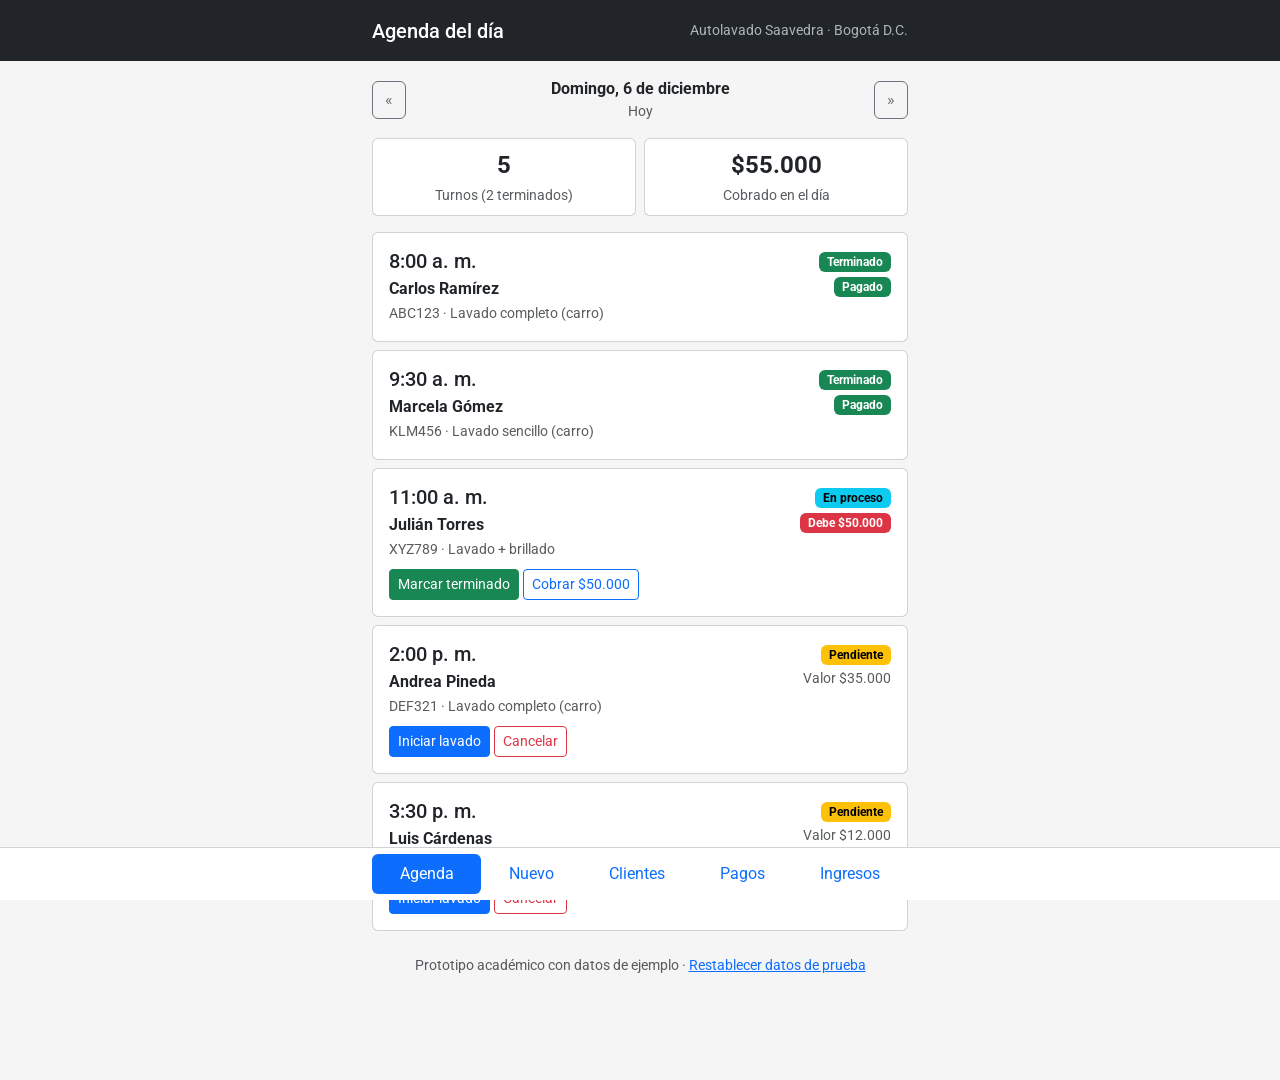
==== index.html @ a7d56d9a "Prototipo funcional Turnos Saavedra (Bootstrap 5.3.3) Prototipo de gestion de turnos, clientes y pag" ====
<!DOCTYPE html>
<html lang="es">
<head>
  <meta charset="utf-8">
  <meta name="viewport" content="width=device-width, initial-scale=1">
  <title>Agenda · Turnos Saavedra</title>
  <link rel="preconnect" href="https://fonts.googleapis.com">
  <link href="https://fonts.googleapis.com/css2?family=Roboto:wght@400;500;700&display=swap" rel="stylesheet">
  <link href="https://cdn.jsdelivr.net/npm/bootstrap@5.3.3/dist/css/bootstrap.min.css" rel="stylesheet">
  <link rel="stylesheet" href="css/style.css">
</head>
<body>
  <header class="navbar navbar-dark bg-dark sticky-top" id="header"></header>
  <main id="app"></main>
  <nav id="nav" aria-label="Navegación principal"></nav>
  <div class="toast-container position-fixed bottom-0 start-50 translate-middle-x mb-5 pb-4">
    <div id="toast" class="toast" role="status" aria-live="polite"></div>
  </div>

  <script src="js/app.js"></script>
  <script>
    // Pantalla 1: Agenda del día
    let fechaActual = UI.param('fecha') || Store.hoy();

    const ESTADOS = {
      pendiente: ['warning', 'Pendiente'],
      en_proceso: ['info', 'En proceso'],
      terminado: ['success', 'Terminado'],
    };

    function dibujar() {
      UI.pantalla('agenda', 'Agenda del día', 'Autolavado Saavedra · Bogotá D.C.');
      const turnos = Store.turnosDelDia(fechaActual).filter(t => t.estado !== 'cancelado');
      const esHoy = fechaActual === Store.hoy();
      const terminados = turnos.filter(t => t.estado === 'terminado').length;

      let html =
        '<div class="d-flex justify-content-between align-items-center mb-3">' +
          '<button class="btn btn-outline-secondary" id="ayer" aria-label="Día anterior">&laquo;</button>' +
          '<div class="text-center"><strong>' + UI.esc(UI.fecha(fechaActual)) + '</strong>' + (esHoy ? '<div class="text-muted small">Hoy</div>' : '') + '</div>' +
          '<button class="btn btn-outline-secondary" id="manana" aria-label="Día siguiente">&raquo;</button>' +
        '</div>' +
        '<div class="row g-2 mb-3">' +
          '<div class="col-6"><div class="card text-center"><div class="card-body py-2"><div class="fs-4 fw-bold">' + turnos.length + '</div><small class="text-muted">Turnos (' + terminados + ' terminados)</small></div></div></div>' +
          '<div class="col-6"><div class="card text-center"><div class="card-body py-2"><div class="fs-4 fw-bold">' + UI.dinero(Store.ingresoDelDia(fechaActual)) + '</div><small class="text-muted">Cobrado en el día</small></div></div></div>' +
        '</div>';

      if (!turnos.length) {
        html += '<div class="alert alert-secondary text-center">No hay turnos para este día.<div class="mt-2"><a class="btn btn-primary" href="nuevo.html?fecha=' + fechaActual + '">Agendar un turno</a></div></div>';
      }

      turnos.forEach(t => {
        const cli = Store.cliente(t.clienteId);
        const ser = Store.servicio(t.servicioId);
        const saldo = Store.saldoDe(t);
        const [color, etiqueta] = ESTADOS[t.estado];
        let acciones = '';
        if (t.estado === 'pendiente') {
          acciones += '<button class="btn btn-sm btn-primary" data-accion="iniciar" data-id="' + t.id + '">Iniciar lavado</button> ';
          acciones += '<button class="btn btn-sm btn-outline-danger" data-accion="cancelar" data-id="' + t.id + '">Cancelar</button> ';
        } else if (t.estado === 'en_proceso') {
          acciones += '<button class="btn btn-sm btn-success" data-accion="terminar" data-id="' + t.id + '">Marcar terminado</button> ';
        }
        if (saldo > 0 && t.estado !== 'pendiente') {
          acciones += '<a class="btn btn-sm btn-outline-primary" href="pagos.html?turno=' + t.id + '">Cobrar ' + UI.dinero(saldo) + '</a>';
        }
        html +=
          '<div class="card mb-2"><div class="card-body">' +
            '<div class="d-flex justify-content-between">' +
              '<div><h5 class="card-title mb-1">' + UI.esc(UI.hora12(t.hora)) + '</h5>' +
                '<div class="fw-bold">' + UI.esc(cli.nombre) + '</div>' +
                '<small class="text-muted">' + UI.esc(cli.placa) + ' · ' + UI.esc(ser.nombre) + '</small></div>' +
              '<div class="text-end"><span class="badge text-bg-' + color + '">' + etiqueta + '</span><br>' +
                (t.estado === 'pendiente'
                  ? '<small class="text-muted">Valor ' + UI.dinero(Store.precioDe(t)) + '</small>'
                  : '<span class="badge text-bg-' + (saldo > 0 ? 'danger' : 'success') + ' mt-1">' + (saldo > 0 ? 'Debe ' + UI.dinero(saldo) : 'Pagado') + '</span>') +
              '</div>' +
            '</div>' +
            (acciones ? '<div class="mt-2">' + acciones + '</div>' : '') +
          '</div></div>';
      });

      html += '<p class="text-center text-muted small mt-4">Prototipo académico con datos de ejemplo · <a href="#" id="reset">Restablecer datos de prueba</a></p>';
      document.getElementById('app').innerHTML = html;
    }

    document.addEventListener('click', e => {
      const b = e.target.closest('button, a');
      if (!b) return;
      if (b.id === 'ayer') { fechaActual = Store.sumarDias(fechaActual, -1); dibujar(); }
      else if (b.id === 'manana') { fechaActual = Store.sumarDias(fechaActual, 1); dibujar(); }
      else if (b.id === 'reset') {
        e.preventDefault();
        if (confirm('¿Restablecer los datos de prueba? Se borrarán los turnos, clientes y pagos que haya creado.')) {
          Store.restablecer(); fechaActual = Store.hoy(); dibujar(); UI.aviso('Datos de prueba restablecidos');
        }
      }
      else if (b.dataset.accion === 'iniciar') { Store.cambiarEstado(b.dataset.id, 'en_proceso'); dibujar(); UI.aviso('Lavado iniciado'); }
      else if (b.dataset.accion === 'terminar') { Store.cambiarEstado(b.dataset.id, 'terminado'); dibujar(); UI.aviso('Servicio terminado'); }
      else if (b.dataset.accion === 'cancelar') {
        if (confirm('¿Cancelar este turno?')) { Store.cambiarEstado(b.dataset.id, 'cancelado'); dibujar(); UI.aviso('Turno cancelado'); }
      }
    });

    dibujar();
    if (UI.param('nuevo')) UI.aviso('Turno agendado');
  </script>
</body>
</html>
---- css/style.css ----
/* Turnos Saavedra · ajustes sobre Bootstrap 5.3
   Bootstrap aporta casi todo el aspecto; aquí solo va lo que no trae. */

body {
  font-family: "Roboto", "Helvetica Neue", Arial, sans-serif;
  background-color: #f5f5f5;
  padding-bottom: 72px; /* espacio para el menú fijo de abajo */
}

/* Barra superior */
#header { background-color: #212529; color: #fff; padding: 12px 0; position: sticky; top: 0; z-index: 1020; }
#header .navbar-text { color: #adb5bd; }

/* Menú fijo inferior */
#nav {
  position: fixed; left: 0; right: 0; bottom: 0;
  background: #fff; border-top: 1px solid #ced4da;
  padding: 6px 0; z-index: 1030;
}

/* Contenedor principal con ancho de celular */
#app { max-width: 560px; margin: 0 auto; padding: 16px 12px; }

/* Aviso emergente encima del menú */
.toast-container { z-index: 1080; }

/* Franjas de hora: la ocupada se ve tachada */
.franja:disabled { text-decoration: line-through; }

/* Gráfico de barras hecho con divs */
.barras { display: flex; align-items: flex-end; gap: 3px; height: 150px; }
.barra { flex: 1; display: flex; flex-direction: column; justify-content: flex-end; height: 100%; min-width: 0; }
.barra .columna { width: 100%; background: #0d6efd; min-height: 2px; }
.barra.hoy .columna { background: #fd7e14; }
.etiquetas { display: flex; gap: 3px; margin-top: 4px; }
.etiquetas span { flex: 1; font-size: 10px; color: #6c757d; text-align: center; min-width: 0; white-space: nowrap; overflow: visible; }
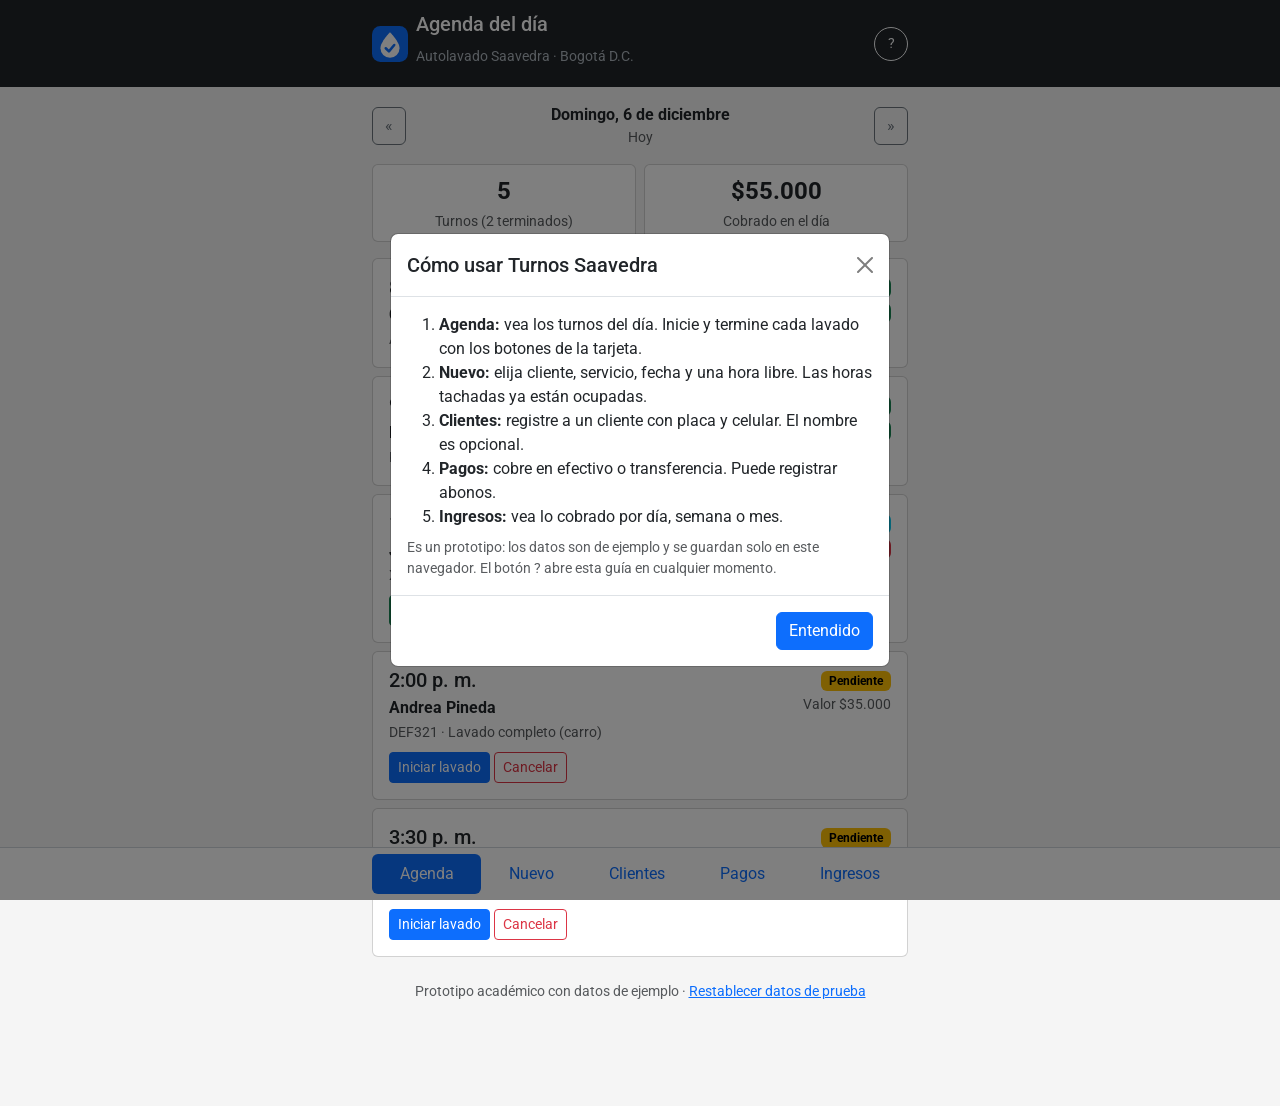
==== commit 59c60299: "v1.1: ventanas de confirmacion y guia de uso, logo, nombre de cliente opcional - Reemplaza los confi" ====
--- a/index.html
+++ b/index.html
@@ -17,6 +17,7 @@
     <div id="toast" class="toast" role="status" aria-live="polite"></div>
   </div>
 
+  <script src="https://cdn.jsdelivr.net/npm/bootstrap@5.3.3/dist/js/bootstrap.bundle.min.js"></script>
   <script src="js/app.js"></script>
   <script>
     // Pantalla 1: Agenda del día
@@ -84,21 +85,21 @@
       document.getElementById('app').innerHTML = html;
     }
 
-    document.addEventListener('click', e => {
+    document.addEventListener('click', async e => {
       const b = e.target.closest('button, a');
       if (!b) return;
       if (b.id === 'ayer') { fechaActual = Store.sumarDias(fechaActual, -1); dibujar(); }
       else if (b.id === 'manana') { fechaActual = Store.sumarDias(fechaActual, 1); dibujar(); }
       else if (b.id === 'reset') {
         e.preventDefault();
-        if (confirm('¿Restablecer los datos de prueba? Se borrarán los turnos, clientes y pagos que haya creado.')) {
+        if (await UI.confirmar('Restablecer datos de prueba', 'Se borrarán los turnos, clientes y pagos que haya creado y volverán los datos de ejemplo.', 'Sí, restablecer', 'btn-danger')) {
           Store.restablecer(); fechaActual = Store.hoy(); dibujar(); UI.aviso('Datos de prueba restablecidos');
         }
       }
       else if (b.dataset.accion === 'iniciar') { Store.cambiarEstado(b.dataset.id, 'en_proceso'); dibujar(); UI.aviso('Lavado iniciado'); }
       else if (b.dataset.accion === 'terminar') { Store.cambiarEstado(b.dataset.id, 'terminado'); dibujar(); UI.aviso('Servicio terminado'); }
       else if (b.dataset.accion === 'cancelar') {
-        if (confirm('¿Cancelar este turno?')) { Store.cambiarEstado(b.dataset.id, 'cancelado'); dibujar(); UI.aviso('Turno cancelado'); }
+        if (await UI.confirmar('Cancelar turno', '¿Seguro que desea cancelar este turno? El horario quedará libre.', 'Sí, cancelar turno', 'btn-danger')) { Store.cambiarEstado(b.dataset.id, 'cancelado'); dibujar(); UI.aviso('Turno cancelado'); }
       }
     });
 
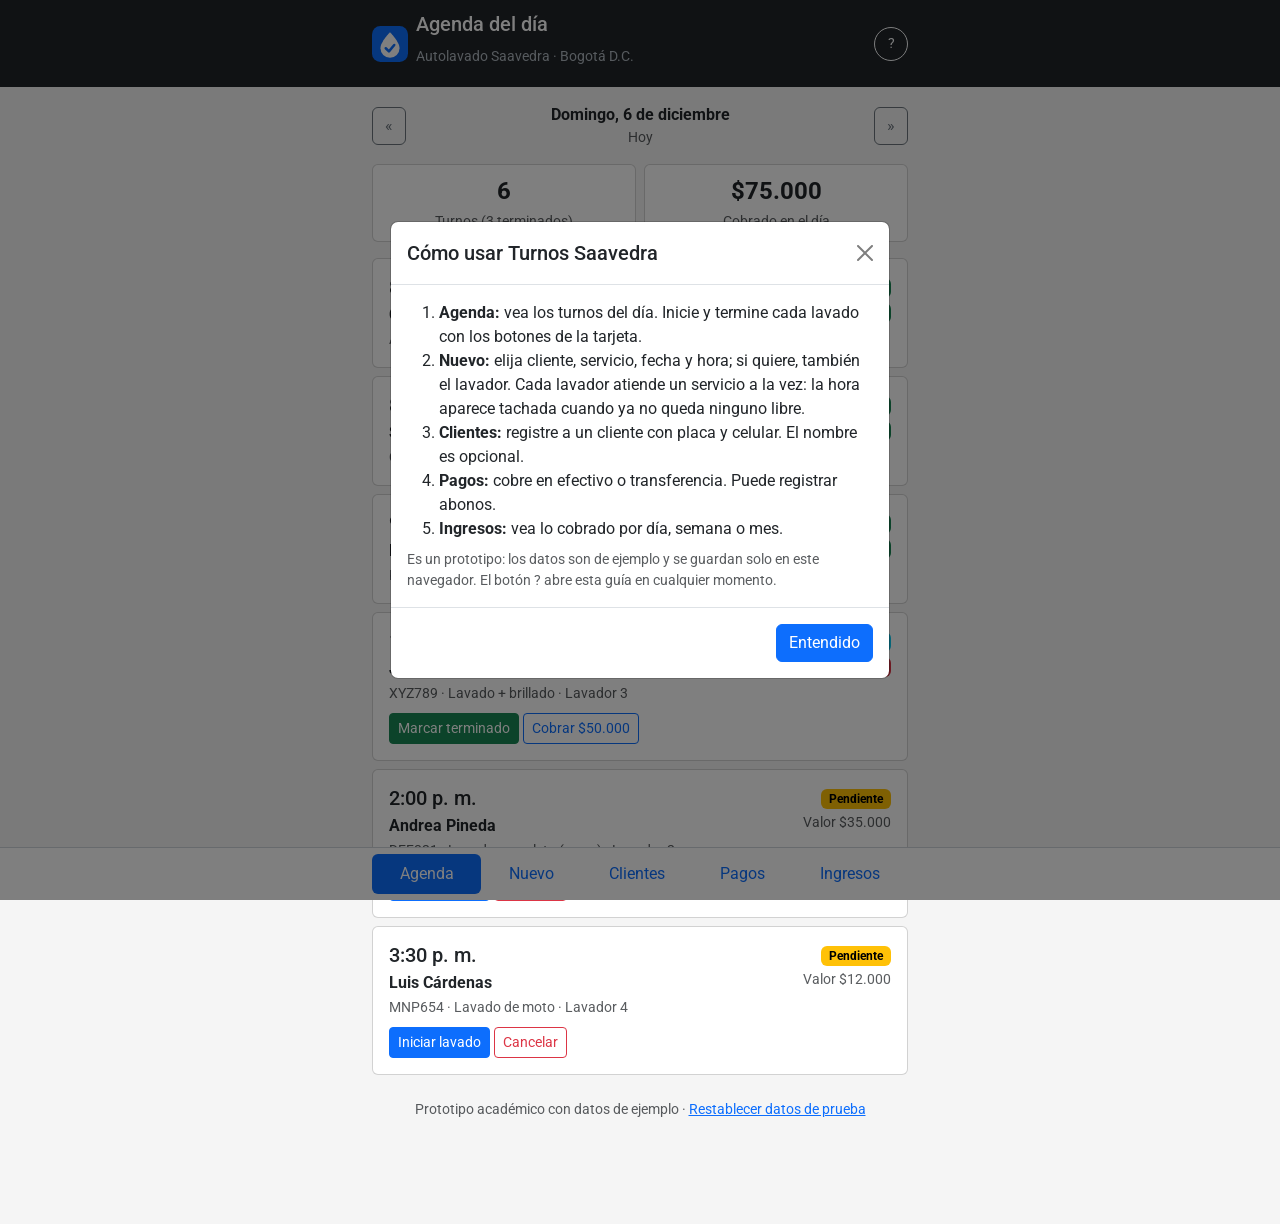
==== commit 24e207ba: "v1.2: turnos por lavador (6 lavadores en paralelo) - Cada turno tiene lavador; un lavador no puede t" ====
--- a/index.html
+++ b/index.html
@@ -70,7 +70,7 @@
             '<div class="d-flex justify-content-between">' +
               '<div><h5 class="card-title mb-1">' + UI.esc(UI.hora12(t.hora)) + '</h5>' +
                 '<div class="fw-bold">' + UI.esc(cli.nombre) + '</div>' +
-                '<small class="text-muted">' + UI.esc(cli.placa) + ' · ' + UI.esc(ser.nombre) + '</small></div>' +
+                '<small class="text-muted">' + UI.esc(cli.placa) + ' · ' + UI.esc(ser.nombre) + (t.lavadorId ? ' · ' + UI.esc(Store.lavador(t.lavadorId).nombre) : '') + '</small></div>' +
               '<div class="text-end"><span class="badge text-bg-' + color + '">' + etiqueta + '</span><br>' +
                 (t.estado === 'pendiente'
                   ? '<small class="text-muted">Valor ' + UI.dinero(Store.precioDe(t)) + '</small>'
